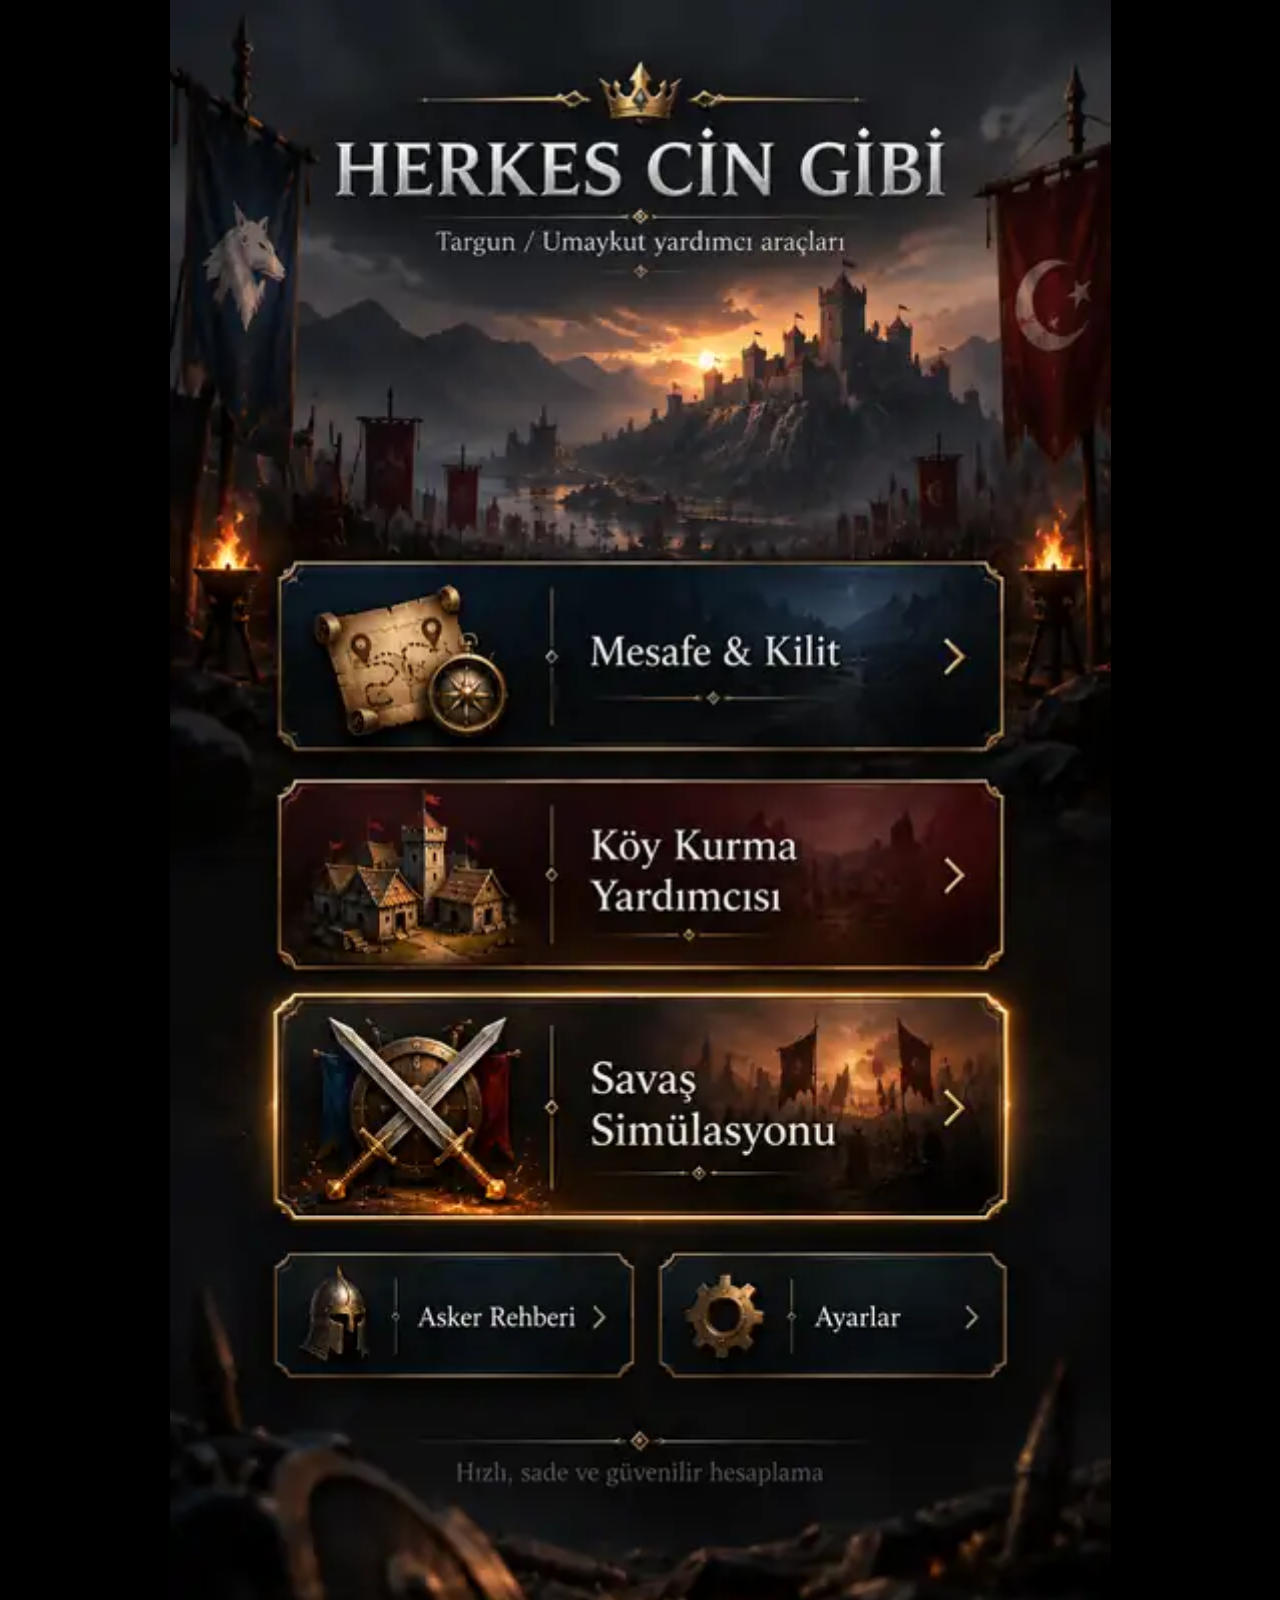
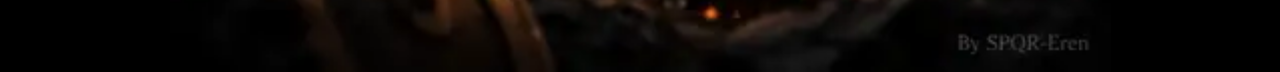
==== index.html @ 85598d63 "chore: rename distance tool to distance and lock" ====
<!doctype html>
<html lang="tr">
<head>
  <meta charset="utf-8">
  <meta name="viewport" content="width=device-width,initial-scale=1,viewport-fit=cover">
  <meta name="theme-color" content="#050607">
  <title>HERKES CİN GİBİ</title>
  <link rel="stylesheet" href="styles.css?v=20261002-lock1">
</head>
<body class="home-body">
  <main class="home-shell" aria-label="HERKES CİN GİBİ ana ekranı">
    <img id="homeArt" class="home-art" alt="HERKES CİN GİBİ ana ekranı">
    <a class="hotspot hotspot-distance" href="distance.html" aria-label="Mesafe ve Kilit Hesabını aç"></a>
    <button class="hotspot hotspot-disabled hotspot-village" disabled aria-label="Köy Kurma Yardımcısı, yakında"></button>
    <a class="hotspot hotspot-simulator" href="simulator.html" aria-label="Savaş Simülatörünü aç"></a>
    <button class="hotspot hotspot-disabled hotspot-guide" disabled aria-label="Asker Rehberi, yakında"></button>
    <button class="hotspot hotspot-disabled hotspot-settings" disabled aria-label="Ayarlar, yakında"></button>
  </main>
  <script>
    fetch("assets/home.b64.txt")
      .then(r => { if (!r.ok) throw new Error("asset"); return r.text(); })
      .then(b64 => { document.getElementById("homeArt").src = "data:image/webp;base64," + b64.trim(); })
      .catch(() => { document.getElementById("homeArt").alt = "Ana ekran görseli yüklenemedi."; });
  </script>
</body>
</html>
---- styles.css ----
:root{--bg:#07090b;--panel:#111419;--line:rgba(214,174,92,.36);--gold:#d4ad63;--text:#ecebea;--muted:#92969b;--blue:#18364c;--red:#4b201e}
*{box-sizing:border-box}html{background:#000}body{margin:0;color:var(--text);font-family:Georgia,"Times New Roman",serif}button,input,select{font:inherit}
.home-body{min-height:100%;background:#000;display:flex;justify-content:center}.home-shell{position:relative;width:min(100%,941px);line-height:0;background:#050607;overflow:hidden}.home-art{display:block;width:100%;height:auto;aspect-ratio:941/1672;object-fit:cover;background:#050607}
.hotspot{position:absolute;display:block;border:0;background:transparent;border-radius:12px;-webkit-tap-highlight-color:transparent}.hotspot-simulator{cursor:pointer}.hotspot-simulator:focus-visible{outline:2px solid #f1d38f;outline-offset:-3px}.hotspot-simulator:active{background:rgba(239,194,101,.08)}.hotspot-disabled{cursor:default}
.hotspot-distance{left:10.8%;top:33.4%;width:76.8%;height:11%}.hotspot-village{left:10.8%;top:45.7%;width:76.8%;height:11.4%}.hotspot-simulator{left:10.7%;top:58.7%;width:77.2%;height:13.1%}.hotspot-guide{left:10.6%;top:74%;width:38.5%;height:7.3%}.hotspot-settings{left:51.2%;top:74%;width:36.9%;height:7.3%}
.sim-body{min-height:100%;background:radial-gradient(circle at 50% 0,rgba(115,80,42,.18),transparent 32rem),linear-gradient(#111418,#090b0d 34rem,#050607)}
.sim-shell{width:min(100%,760px);margin:auto;padding:max(10px,env(safe-area-inset-top)) 8px calc(18px + env(safe-area-inset-bottom))}
.sim-header{display:grid;grid-template-columns:42px 1fr 42px;align-items:center;text-align:center;gap:6px;padding:8px 0 13px}.sim-header h1{margin:0;color:#d4d4d4;font-size:clamp(23px,6vw,38px);font-weight:600;letter-spacing:.045em}.sim-header p{margin:5px 0 0;color:var(--muted);font:12px/1.3 system-ui,sans-serif}.back-link{width:40px;height:40px;border:1px solid rgba(255,255,255,.14);border-radius:50%;display:grid;place-items:center;color:#ddd;text-decoration:none;background:rgba(255,255,255,.035);font:34px/1 system-ui,sans-serif}
.battle-grid{display:grid;grid-template-columns:minmax(0,1fr) minmax(0,1fr);gap:14px;align-items:start}.side{min-width:0;overflow:hidden;border:1px solid var(--line);border-radius:10px;background:rgba(12,14,17,.95)}.attacker{box-shadow:inset 0 3px 0 rgba(59,111,145,.55)}.defender{box-shadow:inset 0 3px 0 rgba(145,72,64,.55)}
.side-head{display:flex;align-items:center;justify-content:space-between;gap:4px;padding:7px 6px;font-size:clamp(11px,3vw,16px);letter-spacing:.025em}.attacker .side-head{background:linear-gradient(rgba(24,55,77,.84),rgba(17,25,32,.25))}.defender .side-head{background:linear-gradient(rgba(73,30,28,.84),rgba(31,19,19,.25))}.side-head select{min-width:0;max-width:55%;padding:5px 3px;color:#eee;background:#0d0f12;border:1px solid rgba(212,173,99,.42);border-radius:6px;font:10px system-ui,sans-serif}
.unit-grid{display:grid;grid-template-columns:repeat(2,minmax(0,1fr));gap:6px 4px;padding:6px 4px}.unit-card{width:86%;min-width:0;justify-self:center;overflow:hidden;border:1px solid rgba(212,173,99,.38);border-radius:6px;background:#111315}.unit-art{display:block;width:100%;background-color:#171512;background-repeat:no-repeat;background-position:center;background-size:cover}.unit-art.sprite-gokturk{background-image:var(--gokturk-sprite);background-size:500% 200%}.unit-art.sprite-selcuk{background-image:url("assets/selcuk-units.jpg");background-size:400% 200%}.unit-art.sprite-hun{background-image:url("assets/hun-units.jpg");background-size:400% 200%}.unit-name{min-height:21px;display:grid;place-items:center;padding:2px 2px;text-align:center;color:#e8e1d5;font:clamp(9px,2.35vw,12px)/1 system-ui,sans-serif}.unit-card input{display:block;width:calc(100% - 6px);height:30px;margin:0 3px 3px;padding:3px 2px;border:1px solid rgba(255,255,255,.15);border-radius:4px;background:#090a0c;color:#fff;text-align:center;font:14px system-ui,sans-serif}.unit-card input:focus,.wall-control select:focus-visible{outline:2px solid rgba(212,173,99,.72);outline-offset:2px}
.wall-control{margin:0 4px 5px;padding:6px 7px;display:flex;align-items:center;justify-content:space-between;gap:8px;border:1px solid rgba(212,173,99,.23);border-radius:6px;background:#0e1012;font:10px system-ui,sans-serif}.wall-control select{min-width:62px;height:34px;padding:0 8px;border:1px solid rgba(212,173,99,.4);border-radius:6px;background:#090a0c;color:#f0d07d;text-align:center;font:700 15px system-ui,sans-serif}
.simulate-panel{text-align:center;padding:10px 0 7px}.simulate-button{min-height:46px;min-width:min(78%,340px);border:1px solid #d0a95c;border-radius:8px;color:#181209;background:linear-gradient(#e8c872,#b88731);box-shadow:inset 0 1px rgba(255,255,255,.35);font-size:18px;font-weight:800;letter-spacing:.03em}.simulate-button:active{transform:translateY(1px);filter:brightness(.94)}.validation{min-height:17px;margin:6px 0 0;color:#e5a28f;font:12px system-ui,sans-serif}
.results{border:1px solid var(--line);border-radius:10px;overflow:hidden;background:rgba(10,12,14,.94);scroll-margin-top:10px}.results h2{margin:0;padding:10px;text-align:center;color:#ddd;border-bottom:1px solid rgba(212,173,99,.23);font-size:20px;letter-spacing:.04em}.winner{padding:13px 8px;text-align:center;color:#ddc783;font-size:18px;font-weight:700}.result-sides{display:grid;grid-template-columns:minmax(0,1fr) minmax(0,1fr);gap:6px;padding:0 6px 7px}.result-panel{min-width:0;overflow:hidden;border:1px solid rgba(255,255,255,.09);border-radius:7px}.result-panel h3{margin:0;padding:7px;text-align:center;font-size:13px}.result-attacker h3{background:#163148}.result-defender h3{background:#461d1b}.result-row{display:grid;grid-template-columns:1.45fr repeat(3,.8fr);gap:2px;padding:6px 3px;border-top:1px solid rgba(255,255,255,.06);font:10px/1.1 system-ui,sans-serif}.result-row span:not(:first-child){text-align:right}.result-row.header{color:#8e9297;font-size:8px;text-transform:uppercase}.result-row.empty{display:block;text-align:center;color:#7f8286;padding:14px 4px}
footer{text-align:right;color:#55585d;padding:16px 4px 2px;font-size:11px}
@media(min-width:650px){.sim-shell{padding-left:16px;padding-right:16px}.battle-grid{gap:18px}.unit-grid{gap:8px 6px;padding:8px 6px}.unit-card{width:88%}.unit-name{font-size:12px}.result-row{font-size:11px;padding:7px 5px}.result-row.header{font-size:9px}}

.report-wrap{display:grid;grid-template-columns:1fr;gap:8px;padding:0 6px 8px}
.battle-report{overflow:hidden;border:1px solid rgba(212,173,99,.34);border-radius:10px;background:#080a0c}
.report-head{padding:6px 8px;border-bottom:1px solid rgba(212,173,99,.22)}
.attacker-report .report-head{background:linear-gradient(180deg,#5a421c,#30230f)}
.defender-report .report-head{background:linear-gradient(180deg,#19486f,#102b42)}
.report-side-title{color:#f0d077;font-size:12px;font-weight:700;letter-spacing:.035em}
.report-units{display:grid;grid-template-columns:repeat(4,minmax(0,1fr));gap:5px;padding:6px}
.report-card{min-width:0;padding:4px;border:1px solid rgba(255,255,255,.08);border-radius:6px;background:#050607;text-align:center}
.report-art{width:72%;margin:0 auto;background-color:#171512;background-repeat:no-repeat;background-position:center}
.report-name{margin-top:3px;color:#d7d7d7;font:9px/1.1 system-ui,sans-serif;white-space:nowrap;overflow:hidden;text-overflow:ellipsis}
.report-line{margin-top:2px;color:#d7d7d7;font:8px/1.15 system-ui,sans-serif;white-space:nowrap}
.report-line strong{color:#fff;font-weight:700}
.report-line.dead{color:#ef7474}
.report-line.dead strong{color:#ef7474}
.report-empty{grid-column:1/-1;padding:10px 6px;color:#7f8286;text-align:center;font:10px system-ui,sans-serif}
@media(max-width:520px){.report-units{grid-template-columns:repeat(3,minmax(0,1fr));gap:4px;padding:5px}.report-side-title{font-size:11px}.report-art{width:70%}.report-name{font-size:8px}.report-line{font-size:7.5px}}
@media(min-width:650px){.report-units{grid-template-columns:repeat(5,minmax(0,1fr));gap:6px;padding:7px}.report-art{width:68%}.report-name{font-size:10px}.report-line{font-size:9px}}

.hotspot-distance{cursor:pointer}.hotspot-distance:focus-visible{outline:2px solid #f1d38f;outline-offset:-3px}.hotspot-distance:active{background:rgba(239,194,101,.08)}
.distance-body{min-height:100%;background:radial-gradient(circle at 50% 0,rgba(115,80,42,.16),transparent 30rem),linear-gradient(#111418,#090b0d 32rem,#050607)}
.distance-shell{width:min(100%,620px);margin:auto;padding:max(10px,env(safe-area-inset-top)) 12px calc(18px + env(safe-area-inset-bottom))}
.distance-card,.distance-result{border:1px solid var(--line);border-radius:12px;background:rgba(10,12,14,.95);overflow:hidden}
.distance-card{padding:12px}.coord-block h2{margin:0 0 7px;color:#d9c17e;font-size:13px;letter-spacing:.05em}.coord-grid{display:grid;grid-template-columns:1fr 1fr;gap:8px}.coord-grid label,.travel-field{display:grid;gap:5px;color:#9da1a6;font:11px system-ui,sans-serif}.coord-grid input,.travel-field select{width:100%;height:42px;border:1px solid rgba(212,173,99,.35);border-radius:7px;background:#090a0c;color:#fff;padding:0 10px;font:16px system-ui,sans-serif}.coord-arrow{text-align:center;color:#7f6840;font-size:22px;padding:5px 0}.travel-options{display:grid;grid-template-columns:1fr 1fr;gap:8px;margin-top:12px}.diamond-option{margin-top:12px;display:flex;align-items:center;gap:10px;padding:10px;border:1px solid rgba(212,173,99,.28);border-radius:8px;background:#0e1012;font-family:system-ui,sans-serif}.diamond-option input{width:20px;height:20px;accent-color:#d4ad63}.diamond-box{font-size:22px}.diamond-option strong{display:block;font-size:13px}.diamond-option small{display:block;color:#85898e;font-size:10px;margin-top:2px}.distance-button{display:block;margin:14px auto 0}.distance-result{margin-top:12px}.distance-result-head{padding:9px 12px;border-bottom:1px solid rgba(212,173,99,.22);color:#d9c17e;font-size:13px;font-weight:700;letter-spacing:.05em}.distance-main-result{padding:15px;text-align:center}.distance-main-result span{display:block;color:#85898e;font:11px system-ui,sans-serif}.distance-main-result strong{display:block;margin-top:4px;color:#f0d07d;font-size:32px;letter-spacing:.04em}.distance-result-grid{display:grid;grid-template-columns:1fr 1fr;gap:1px;background:rgba(255,255,255,.06);border-top:1px solid rgba(255,255,255,.05)}.distance-result-grid>div{background:#0a0c0e;padding:10px}.distance-result-grid span{display:block;color:#7f8388;font:10px system-ui,sans-serif}.distance-result-grid strong{display:block;margin-top:3px;color:#e5e5e5;font:14px system-ui,sans-serif}.distance-note{margin:0;padding:9px 12px;color:#686c71;font:9px/1.35 system-ui,sans-serif;text-align:center}

.live-clock-panel{display:flex;align-items:center;justify-content:space-between;margin-bottom:9px;padding:8px 11px;border:1px solid rgba(212,173,99,.22);border-radius:8px;background:#0b0d0f}.live-clock-panel span{color:#85898e;font:10px system-ui,sans-serif;letter-spacing:.06em}.live-clock-panel strong{color:#f0d07d;font:700 17px system-ui,sans-serif;letter-spacing:.04em}
.distance-tabs{display:grid;grid-template-columns:1fr 1fr;gap:7px;margin-bottom:9px}.distance-tab{height:40px;border:1px solid rgba(212,173,99,.28);border-radius:8px;background:#0b0d0f;color:#898d92;font:700 12px system-ui,sans-serif}.distance-tab.active{border-color:rgba(212,173,99,.62);background:linear-gradient(#3a2c14,#21190d);color:#f0d07d}
.distance-mode-panel[hidden]{display:none}.field-hint{margin:6px 1px 0;color:#6f7378;font:9px/1.3 system-ui,sans-serif}.lock-explainer{margin-bottom:12px;padding:9px 10px;border-left:3px solid #d4ad63;background:#0d0f11;color:#a9adb1;font:10px/1.45 system-ui,sans-serif}
.lock-time-block{margin-top:12px;padding:10px;border:1px solid rgba(212,173,99,.23);border-radius:8px;background:#0e1012}.lock-time-block>span{display:block;margin-bottom:7px;color:#9da1a6;font:10px system-ui,sans-serif}.lock-time-grid{display:grid;grid-template-columns:1.15fr .85fr;gap:7px}.lock-time-grid input{min-width:0;height:42px;border:1px solid rgba(212,173,99,.35);border-radius:7px;background:#090a0c;color:#fff;padding:0 8px;font:14px system-ui,sans-serif}.mini-button{display:block;margin:8px 0 0 auto;min-height:32px;padding:0 10px;border:1px solid rgba(212,173,99,.32);border-radius:6px;background:#17191c;color:#d7c07b;font:10px system-ui,sans-serif}
.lock-main-result small{display:block;margin-top:5px;color:#8d9196;font:11px system-ui,sans-serif}.wide-result{grid-column:1/-1}.distance-result-grid .wide-result strong{font-size:13px}
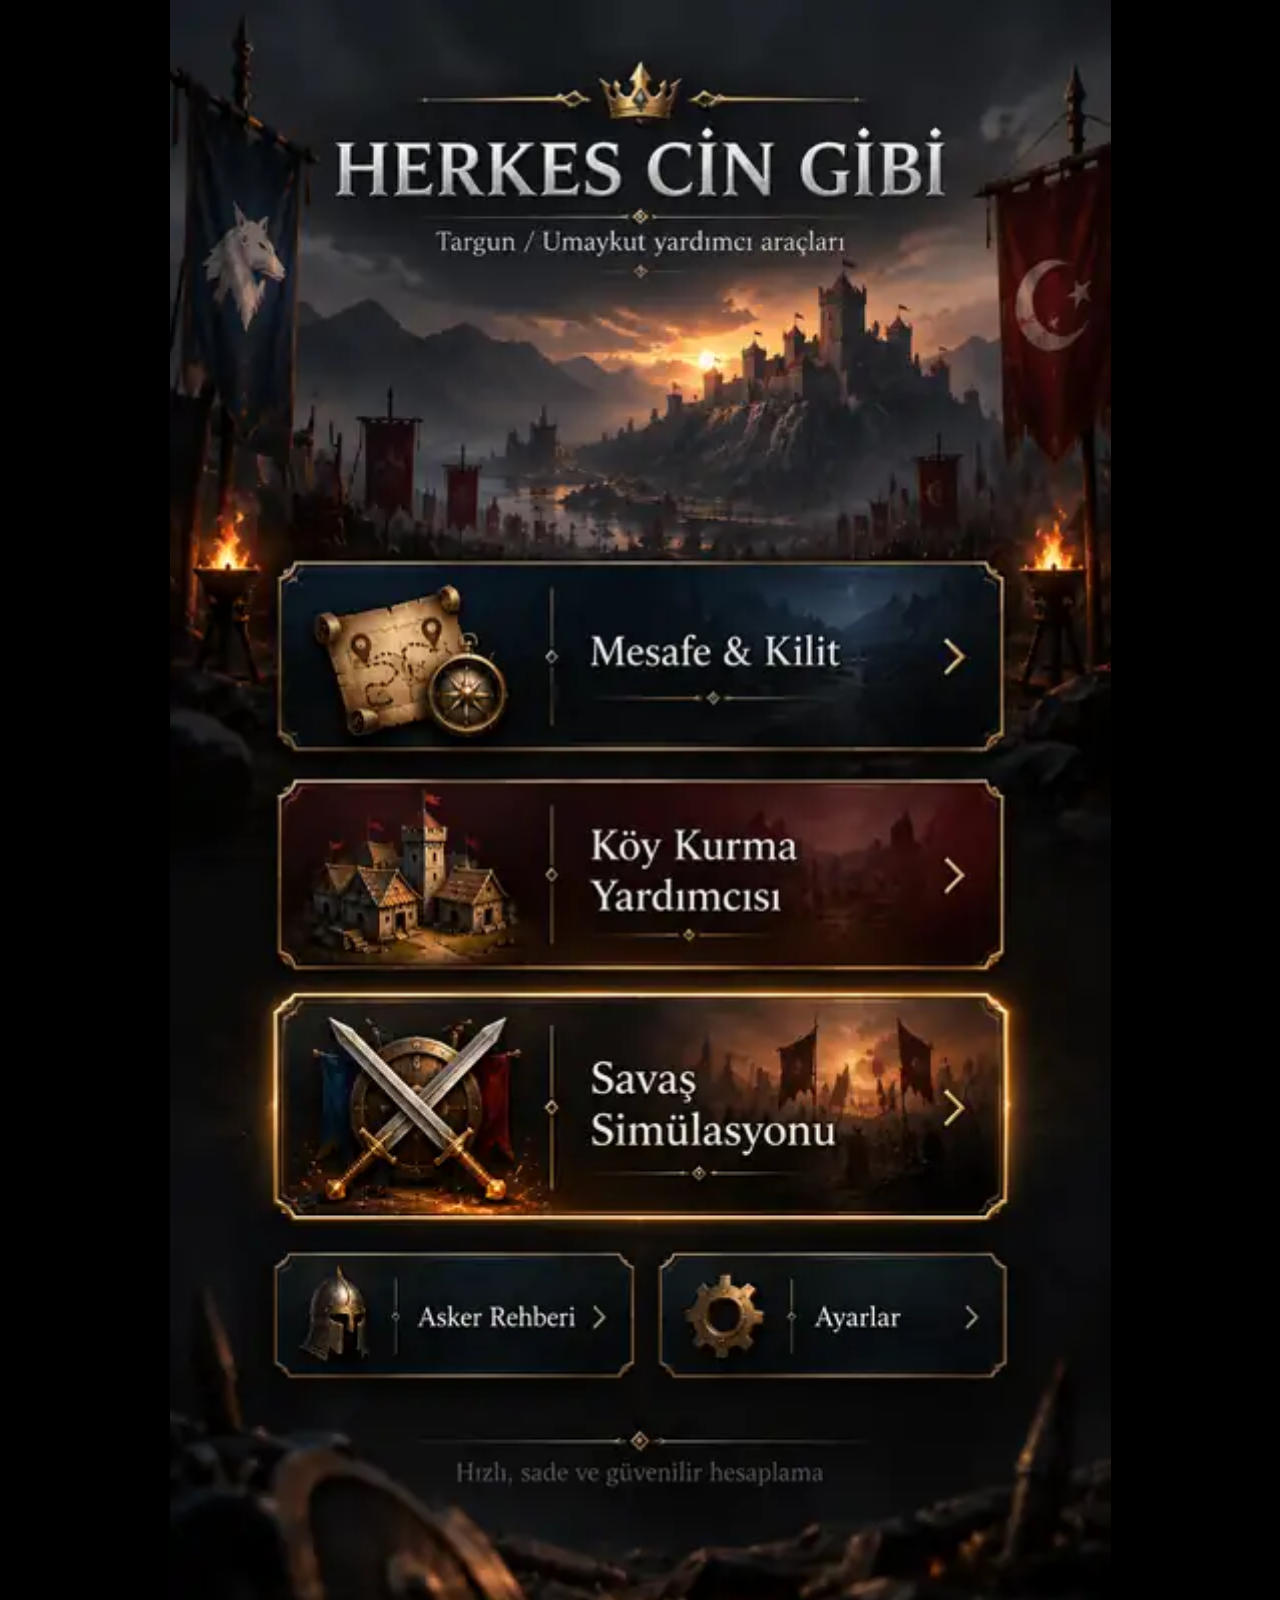
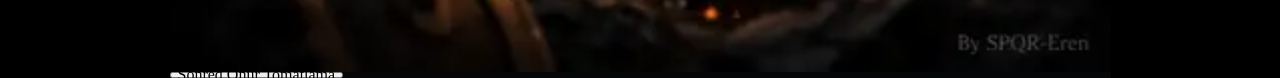
==== commit 46ab0650: "feat: add Sonred Onur Tomatlama home button" ====
--- a/index.html
+++ b/index.html
@@ -5,7 +5,7 @@
   <meta name="viewport" content="width=device-width,initial-scale=1,viewport-fit=cover">
   <meta name="theme-color" content="#050607">
   <title>HERKES CİN GİBİ</title>
-  <link rel="stylesheet" href="styles.css?v=20261002-lock1">
+  <link rel="stylesheet" href="styles.css?v=20261003-sonred1">
 </head>
 <body class="home-body">
   <main class="home-shell" aria-label="HERKES CİN GİBİ ana ekranı">
@@ -15,12 +15,24 @@
     <a class="hotspot hotspot-simulator" href="simulator.html" aria-label="Savaş Simülatörünü aç"></a>
     <button class="hotspot hotspot-disabled hotspot-guide" disabled aria-label="Asker Rehberi, yakında"></button>
     <button class="hotspot hotspot-disabled hotspot-settings" disabled aria-label="Ayarlar, yakında"></button>
+    <button class="home-extra-button" type="button" id="sonredButton">Sonred Onur Tomatlama</button>
+    <div class="home-toast" id="homeToast" role="status" aria-live="polite"></div>
   </main>
   <script>
     fetch("assets/home.b64.txt")
       .then(r => { if (!r.ok) throw new Error("asset"); return r.text(); })
       .then(b64 => { document.getElementById("homeArt").src = "data:image/webp;base64," + b64.trim(); })
       .catch(() => { document.getElementById("homeArt").alt = "Ana ekran görseli yüklenemedi."; });
+
+    const sonredButton = document.getElementById("sonredButton");
+    const homeToast = document.getElementById("homeToast");
+    let toastTimer;
+    sonredButton.addEventListener("click", () => {
+      homeToast.textContent = "Yakında";
+      homeToast.classList.add("show");
+      clearTimeout(toastTimer);
+      toastTimer = setTimeout(() => homeToast.classList.remove("show"), 1200);
+    });
   </script>
 </body>
 </html>
--- a/styles.css
+++ b/styles.css
@@ -44,3 +44,186 @@
 .distance-mode-panel[hidden]{display:none}.field-hint{margin:6px 1px 0;color:#6f7378;font:9px/1.3 system-ui,sans-serif}.lock-explainer{margin-bottom:12px;padding:9px 10px;border-left:3px solid #d4ad63;background:#0d0f11;color:#a9adb1;font:10px/1.45 system-ui,sans-serif}
 .lock-time-block{margin-top:12px;padding:10px;border:1px solid rgba(212,173,99,.23);border-radius:8px;background:#0e1012}.lock-time-block>span{display:block;margin-bottom:7px;color:#9da1a6;font:10px system-ui,sans-serif}.lock-time-grid{display:grid;grid-template-columns:1.15fr .85fr;gap:7px}.lock-time-grid input{min-width:0;height:42px;border:1px solid rgba(212,173,99,.35);border-radius:7px;background:#090a0c;color:#fff;padding:0 8px;font:14px system-ui,sans-serif}.mini-button{display:block;margin:8px 0 0 auto;min-height:32px;padding:0 10px;border:1px solid rgba(212,173,99,.32);border-radius:6px;background:#17191c;color:#d7c07b;font:10px system-ui,sans-serif}
 .lock-main-result small{display:block;margin-top:5px;color:#8d9196;font:11px system-ui,sans-serif}.wide-result{grid-column:1/-1}.distance-result-grid .wide-result strong{font-size:13px}
+
+.scan-import{display:flex;align-items:center;gap:5px;padding:5px 5px 1px}.scan-button{flex:0 0 auto;min-height:30px;padding:0 7px;display:flex;align-items:center;justify-content:center;border:1px solid rgba(212,173,99,.35);border-radius:6px;background:#0d0f11;color:#dcc37d;cursor:pointer;font:9px system-ui,sans-serif}.scan-button:active{background:#171a1d}.scan-status{min-width:0;overflow:hidden;text-overflow:ellipsis;white-space:nowrap;color:#6f7479;font:8px system-ui,sans-serif}.scan-status.success{color:#72bd7b}.scan-status.error{color:#d37a70}
+@media(max-width:520px){.scan-import{display:block;padding:4px 4px 1px}.scan-button{width:100%;min-height:28px;font-size:8.5px}.scan-status{display:block;margin-top:3px;text-align:center;font-size:7.5px}}
+
+.troop-nation-switch{display:flex;align-items:center;justify-content:space-between;gap:6px;margin:4px 5px 1px;padding:5px 6px;border:1px solid rgba(212,173,99,.2);border-radius:6px;background:#0c0e10;color:#8f9499;font:9px system-ui,sans-serif}.troop-nation-switch select{min-width:94px;height:29px;border:1px solid rgba(212,173,99,.36);border-radius:5px;background:#090a0c;color:#e7dfd0;padding:0 5px;font:9px system-ui,sans-serif}
+.mix-summary{padding:3px 6px 0;color:#706f6b;font:8px/1.25 system-ui,sans-serif;text-align:center}
+.power-summary{padding:0 8px 5px;color:#a9adb1;text-align:center;font:10px/1.3 system-ui,sans-serif}.confidence-note{padding:0 8px 8px;color:#666b70;text-align:center;font:8px/1.35 system-ui,sans-serif}
+
+
+/* === Savaş Simülatörü / kompakt savaş konsepti === */
+.sim-body{
+  background:
+    radial-gradient(circle at 50% -8%,rgba(173,117,44,.20),transparent 28rem),
+    linear-gradient(rgba(3,5,7,.78),rgba(3,5,7,.94)),
+    linear-gradient(180deg,#17120d 0,#090b0d 30rem,#040506 100%);
+}
+.sim-shell{
+  width:min(100%,940px);
+  padding:max(10px,env(safe-area-inset-top)) 10px calc(18px + env(safe-area-inset-bottom));
+}
+.sim-header{padding:10px 0 14px}
+.sim-header h1{
+  color:#ead9b7;
+  text-shadow:0 1px 0 #5f421a,0 0 18px rgba(207,155,73,.18);
+  font-size:clamp(25px,6.4vw,42px);
+  letter-spacing:.055em;
+}
+.sim-header p{color:#a7a7a5;font-size:12px}
+.back-link{
+  border-color:rgba(219,170,82,.38);
+  color:#e8d7b6;
+  background:linear-gradient(#141619,#0b0d0f);
+  box-shadow:inset 0 0 0 1px rgba(255,255,255,.025);
+}
+
+.battle-grid{gap:10px}
+.side{
+  border:1px solid rgba(211,157,66,.62);
+  border-radius:14px;
+  background:linear-gradient(180deg,rgba(15,17,19,.98),rgba(7,9,11,.99));
+  box-shadow:
+    inset 0 0 0 1px rgba(255,255,255,.025),
+    0 0 0 1px rgba(0,0,0,.35);
+}
+.attacker{box-shadow:inset 0 4px 0 rgba(36,126,180,.78),0 0 0 1px rgba(0,0,0,.35)}
+.defender{box-shadow:inset 0 4px 0 rgba(162,53,42,.82),0 0 0 1px rgba(0,0,0,.35)}
+.side-head{
+  min-height:48px;
+  padding:8px 8px 7px;
+  border-bottom:1px solid rgba(211,157,66,.28);
+  font-size:clamp(12px,3.2vw,18px);
+}
+.side-head strong{color:#f1e4ce;letter-spacing:.06em}
+.attacker .side-head{background:linear-gradient(180deg,rgba(8,57,86,.92),rgba(8,29,43,.48))}
+.defender .side-head{background:linear-gradient(180deg,rgba(104,26,22,.92),rgba(50,15,14,.50))}
+.side-head select{
+  max-width:52%;
+  height:35px;
+  padding:0 7px;
+  border-color:rgba(211,157,66,.58);
+  background:#0a0c0e;
+  color:#f3eadb;
+  border-radius:8px;
+  font-size:10px;
+}
+
+.scan-import{
+  display:block;
+  padding:7px 7px 3px;
+}
+.scan-button{
+  width:100%;
+  min-height:36px;
+  border-color:rgba(211,157,66,.48);
+  border-radius:8px;
+  background:linear-gradient(#111416,#090b0d);
+  color:#e5c87d;
+  font-size:9px;
+  letter-spacing:.02em;
+}
+.scan-status{
+  display:block;
+  margin-top:4px;
+  text-align:center;
+  font-size:7.5px;
+  color:#73777c;
+}
+
+.troop-nation-switch{
+  margin:5px 7px 2px;
+  padding:6px 7px;
+  border-color:rgba(211,157,66,.28);
+  border-radius:8px;
+  background:#0a0c0e;
+  font-size:8px;
+}
+.troop-nation-switch select{
+  height:31px;
+  min-width:88px;
+  border-color:rgba(211,157,66,.46);
+  color:#efe5d4;
+  border-radius:7px;
+}
+.mix-summary{padding:4px 7px 1px;font-size:7px;color:#666a6f}
+
+/* 3 kart yan yana: sayfa boyunu ciddi biçimde kısaltır */
+.sim-body .unit-grid{
+  grid-template-columns:repeat(3,minmax(0,1fr));
+  gap:5px;
+  padding:7px;
+}
+.sim-body .unit-card{
+  width:100%;
+  border-color:rgba(211,157,66,.55);
+  border-radius:8px;
+  background:#07090b;
+  overflow:hidden;
+  box-shadow:inset 0 0 0 1px rgba(255,255,255,.02);
+}
+.sim-body .unit-art{
+  width:100%;
+  background-size:cover;
+  background-position:center;
+}
+.sim-body .unit-name{
+  min-height:20px;
+  padding:3px 2px;
+  background:#0a0c0e;
+  color:#eee6d8;
+  font:clamp(7px,1.85vw,10px)/1.05 system-ui,sans-serif;
+}
+.sim-body .unit-card input{
+  width:calc(100% - 6px);
+  height:32px;
+  margin:0 3px 4px;
+  padding:2px;
+  border-color:rgba(255,255,255,.16);
+  border-radius:6px;
+  background:#07090b;
+  font:clamp(12px,3vw,16px)/1 system-ui,sans-serif;
+}
+
+.wall-control{
+  margin:5px 7px 7px;
+  padding:6px 7px;
+  border-color:rgba(211,157,66,.28);
+  border-radius:8px;
+}
+.wall-control select{height:34px;border-color:rgba(211,157,66,.52)}
+
+.simulate-panel{padding:13px 0 9px}
+.simulate-button{
+  min-width:min(72%,390px);
+  min-height:50px;
+  border-color:#c79542;
+  border-radius:10px;
+  color:#201407;
+  background:linear-gradient(180deg,#efd17b,#ba8128);
+  box-shadow:inset 0 1px rgba(255,255,255,.42),0 0 0 1px rgba(75,47,16,.65);
+  font-size:17px;
+  letter-spacing:.055em;
+}
+
+.results{
+  border-color:rgba(211,157,66,.5);
+  background:linear-gradient(#0b0d0f,#060708);
+  border-radius:12px;
+}
+.results h2{color:#e6d8bc;border-bottom-color:rgba(211,157,66,.28)}
+.winner{color:#e2c774}
+
+@media(max-width:340px){
+  .battle-grid{gap:6px}
+  .sim-body .unit-grid{grid-template-columns:repeat(2,minmax(0,1fr));gap:4px;padding:5px}
+  .side-head{padding-left:5px;padding-right:5px}
+  .side-head select{font-size:9px}
+}
+@media(min-width:720px){
+  .battle-grid{gap:16px}
+  .sim-body .unit-grid{grid-template-columns:repeat(4,minmax(0,1fr));gap:7px;padding:8px}
+  .sim-body .unit-name{font-size:10px}
+  .sim-body .unit-card input{height:34px;font-size:15px}
+}
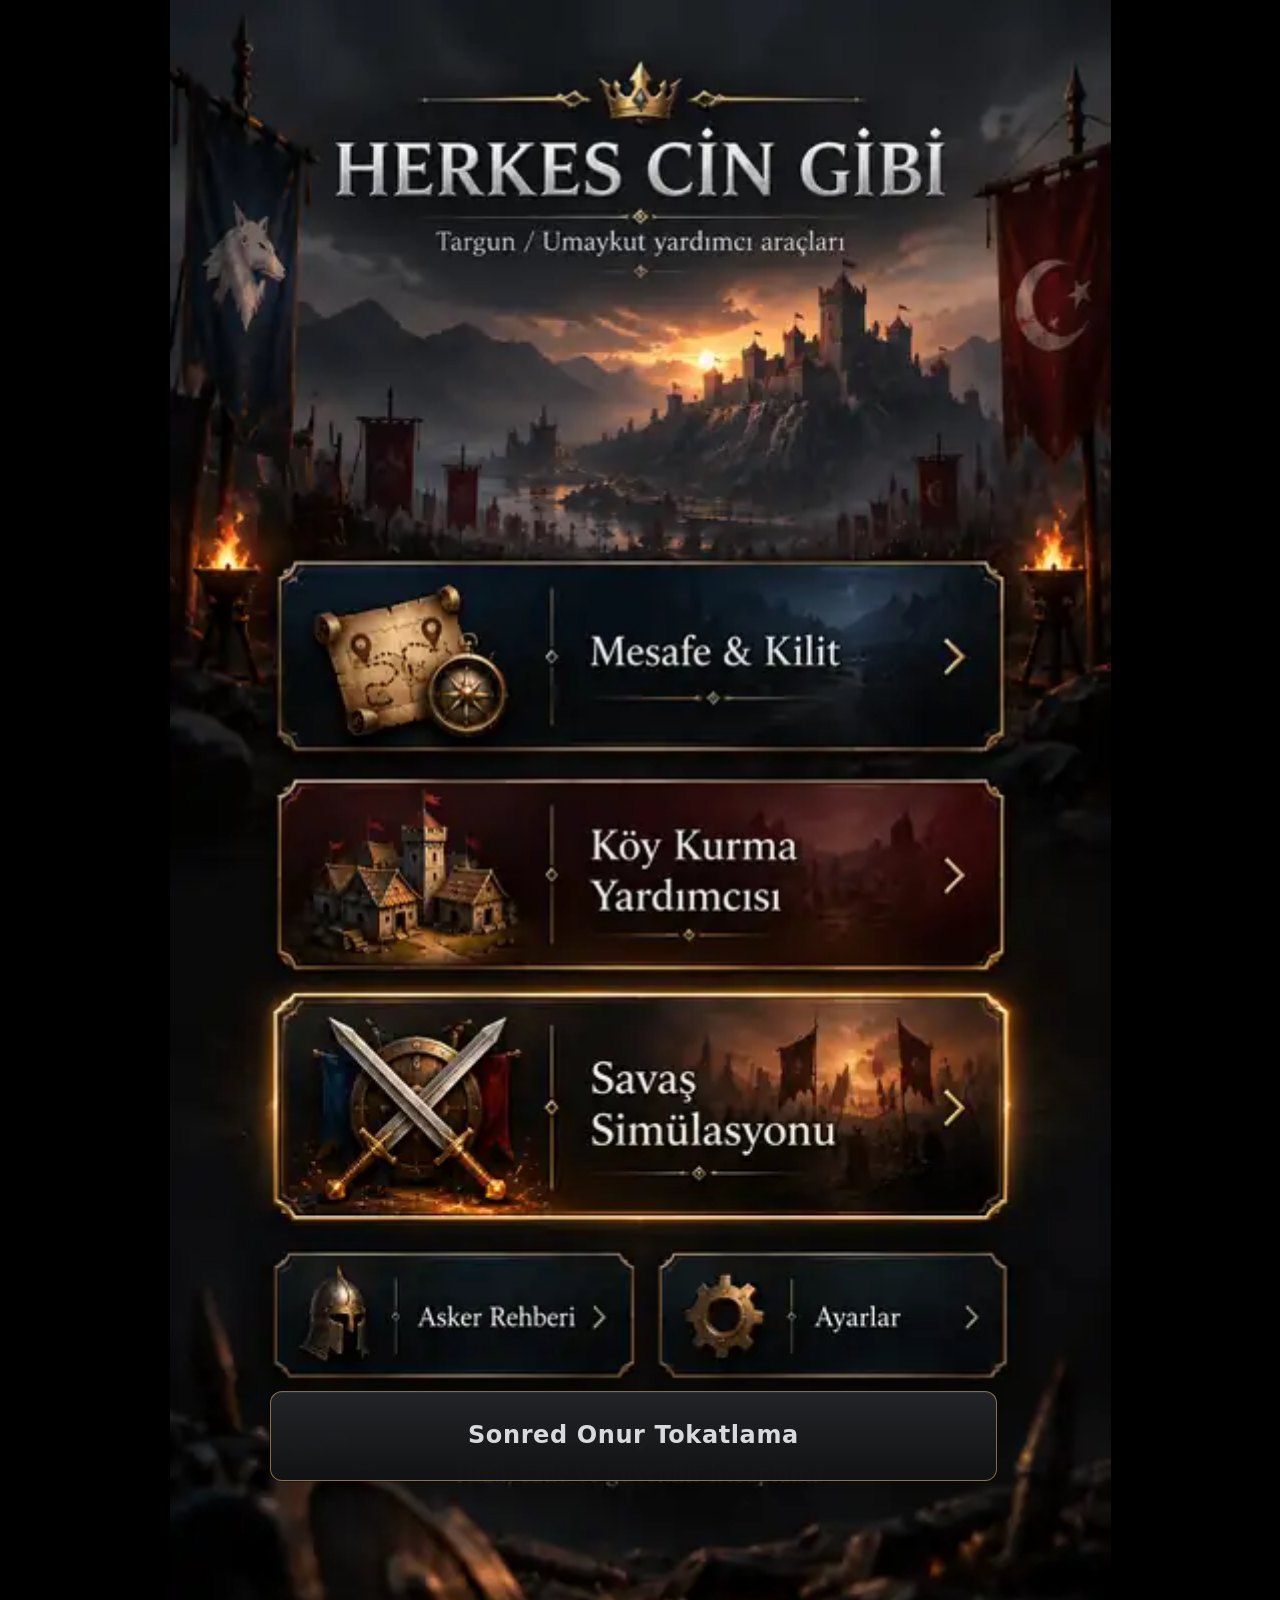
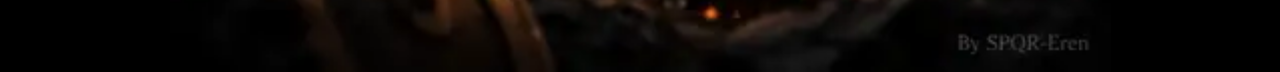
==== commit a84f2ccb: "fix: correct Sonred Onur Tokatlama button label" ====
--- a/index.html
+++ b/index.html
@@ -15,7 +15,7 @@
     <a class="hotspot hotspot-simulator" href="simulator.html" aria-label="Savaş Simülatörünü aç"></a>
     <button class="hotspot hotspot-disabled hotspot-guide" disabled aria-label="Asker Rehberi, yakında"></button>
     <button class="hotspot hotspot-disabled hotspot-settings" disabled aria-label="Ayarlar, yakında"></button>
-    <button class="home-extra-button" type="button" id="sonredButton">Sonred Onur Tomatlama</button>
+    <button class="home-extra-button" type="button" id="sonredButton">Sonred Onur Tokatlama</button>
     <div class="home-toast" id="homeToast" role="status" aria-live="polite"></div>
   </main>
   <script>
--- a/styles.css
+++ b/styles.css
@@ -227,3 +227,47 @@
   .sim-body .unit-name{font-size:10px}
   .sim-body .unit-card input{height:34px;font-size:15px}
 }
+
+.home-extra-button{
+  position:absolute;
+  left:10.7%;
+  top:83.2%;
+  width:77.2%;
+  min-height:5.4%;
+  border:1px solid rgba(212,173,99,.58);
+  border-radius:12px;
+  background:linear-gradient(180deg,rgba(35,37,40,.96),rgba(16,18,20,.98));
+  color:#d7d9dc;
+  box-shadow:inset 0 1px 0 rgba(255,255,255,.06),0 0 0 1px rgba(0,0,0,.34);
+  font:600 clamp(14px,3.3vw,24px)/1.15 system-ui,sans-serif;
+  letter-spacing:.025em;
+  -webkit-tap-highlight-color:transparent;
+}
+.home-extra-button:active{
+  transform:translateY(1px);
+  border-color:rgba(235,194,106,.78);
+  color:#f0d58f;
+  background:linear-gradient(180deg,rgba(46,40,29,.98),rgba(20,18,15,.99));
+}
+.home-extra-button:focus-visible{
+  outline:2px solid #f1d38f;
+  outline-offset:2px;
+}
+.home-toast{
+  position:absolute;
+  left:50%;
+  top:89.4%;
+  transform:translate(-50%,8px);
+  min-width:88px;
+  padding:6px 10px;
+  border:1px solid rgba(212,173,99,.45);
+  border-radius:999px;
+  background:rgba(7,9,11,.94);
+  color:#d8c382;
+  text-align:center;
+  opacity:0;
+  pointer-events:none;
+  transition:opacity .16s ease,transform .16s ease;
+  font:11px system-ui,sans-serif;
+}
+.home-toast.show{opacity:1;transform:translate(-50%,0)}
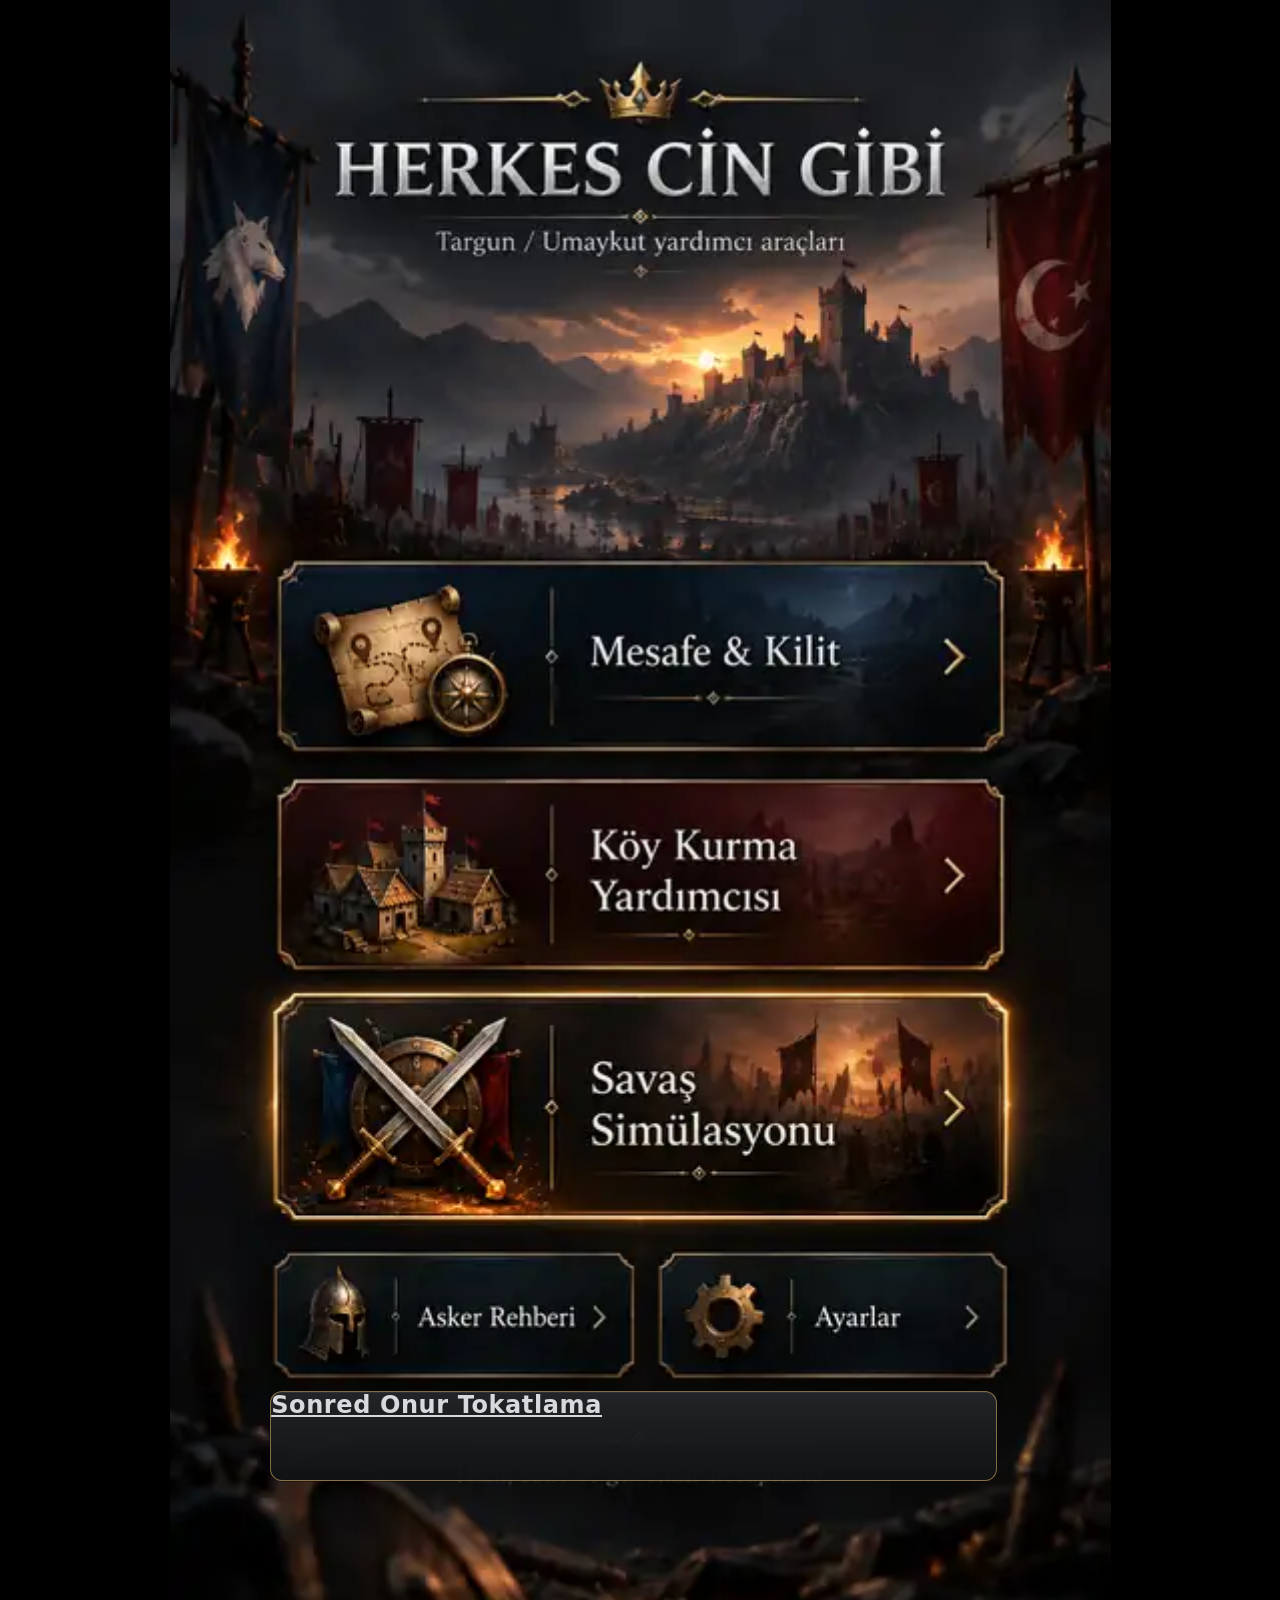
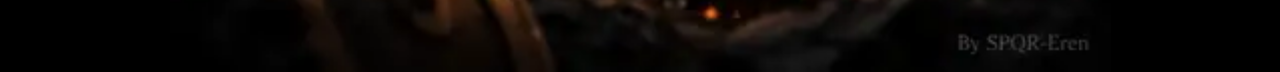
==== commit 29fc2602: "feat: link Sonred Onur Tokatlama game" ====
--- a/index.html
+++ b/index.html
@@ -5,7 +5,7 @@
   <meta name="viewport" content="width=device-width,initial-scale=1,viewport-fit=cover">
   <meta name="theme-color" content="#050607">
   <title>HERKES CİN GİBİ</title>
-  <link rel="stylesheet" href="styles.css?v=20261003-sonred1">
+  <link rel="stylesheet" href="styles.css?v=20261003-tokat1">
 </head>
 <body class="home-body">
   <main class="home-shell" aria-label="HERKES CİN GİBİ ana ekranı">
@@ -15,24 +15,13 @@
     <a class="hotspot hotspot-simulator" href="simulator.html" aria-label="Savaş Simülatörünü aç"></a>
     <button class="hotspot hotspot-disabled hotspot-guide" disabled aria-label="Asker Rehberi, yakında"></button>
     <button class="hotspot hotspot-disabled hotspot-settings" disabled aria-label="Ayarlar, yakında"></button>
-    <button class="home-extra-button" type="button" id="sonredButton">Sonred Onur Tokatlama</button>
-    <div class="home-toast" id="homeToast" role="status" aria-live="polite"></div>
+    <a class="home-extra-button" href="tokatlama.html" id="sonredButton">Sonred Onur Tokatlama</a>
   </main>
   <script>
     fetch("assets/home.b64.txt")
       .then(r => { if (!r.ok) throw new Error("asset"); return r.text(); })
       .then(b64 => { document.getElementById("homeArt").src = "data:image/webp;base64," + b64.trim(); })
       .catch(() => { document.getElementById("homeArt").alt = "Ana ekran görseli yüklenemedi."; });
-
-    const sonredButton = document.getElementById("sonredButton");
-    const homeToast = document.getElementById("homeToast");
-    let toastTimer;
-    sonredButton.addEventListener("click", () => {
-      homeToast.textContent = "Yakında";
-      homeToast.classList.add("show");
-      clearTimeout(toastTimer);
-      toastTimer = setTimeout(() => homeToast.classList.remove("show"), 1200);
-    });
   </script>
 </body>
 </html>
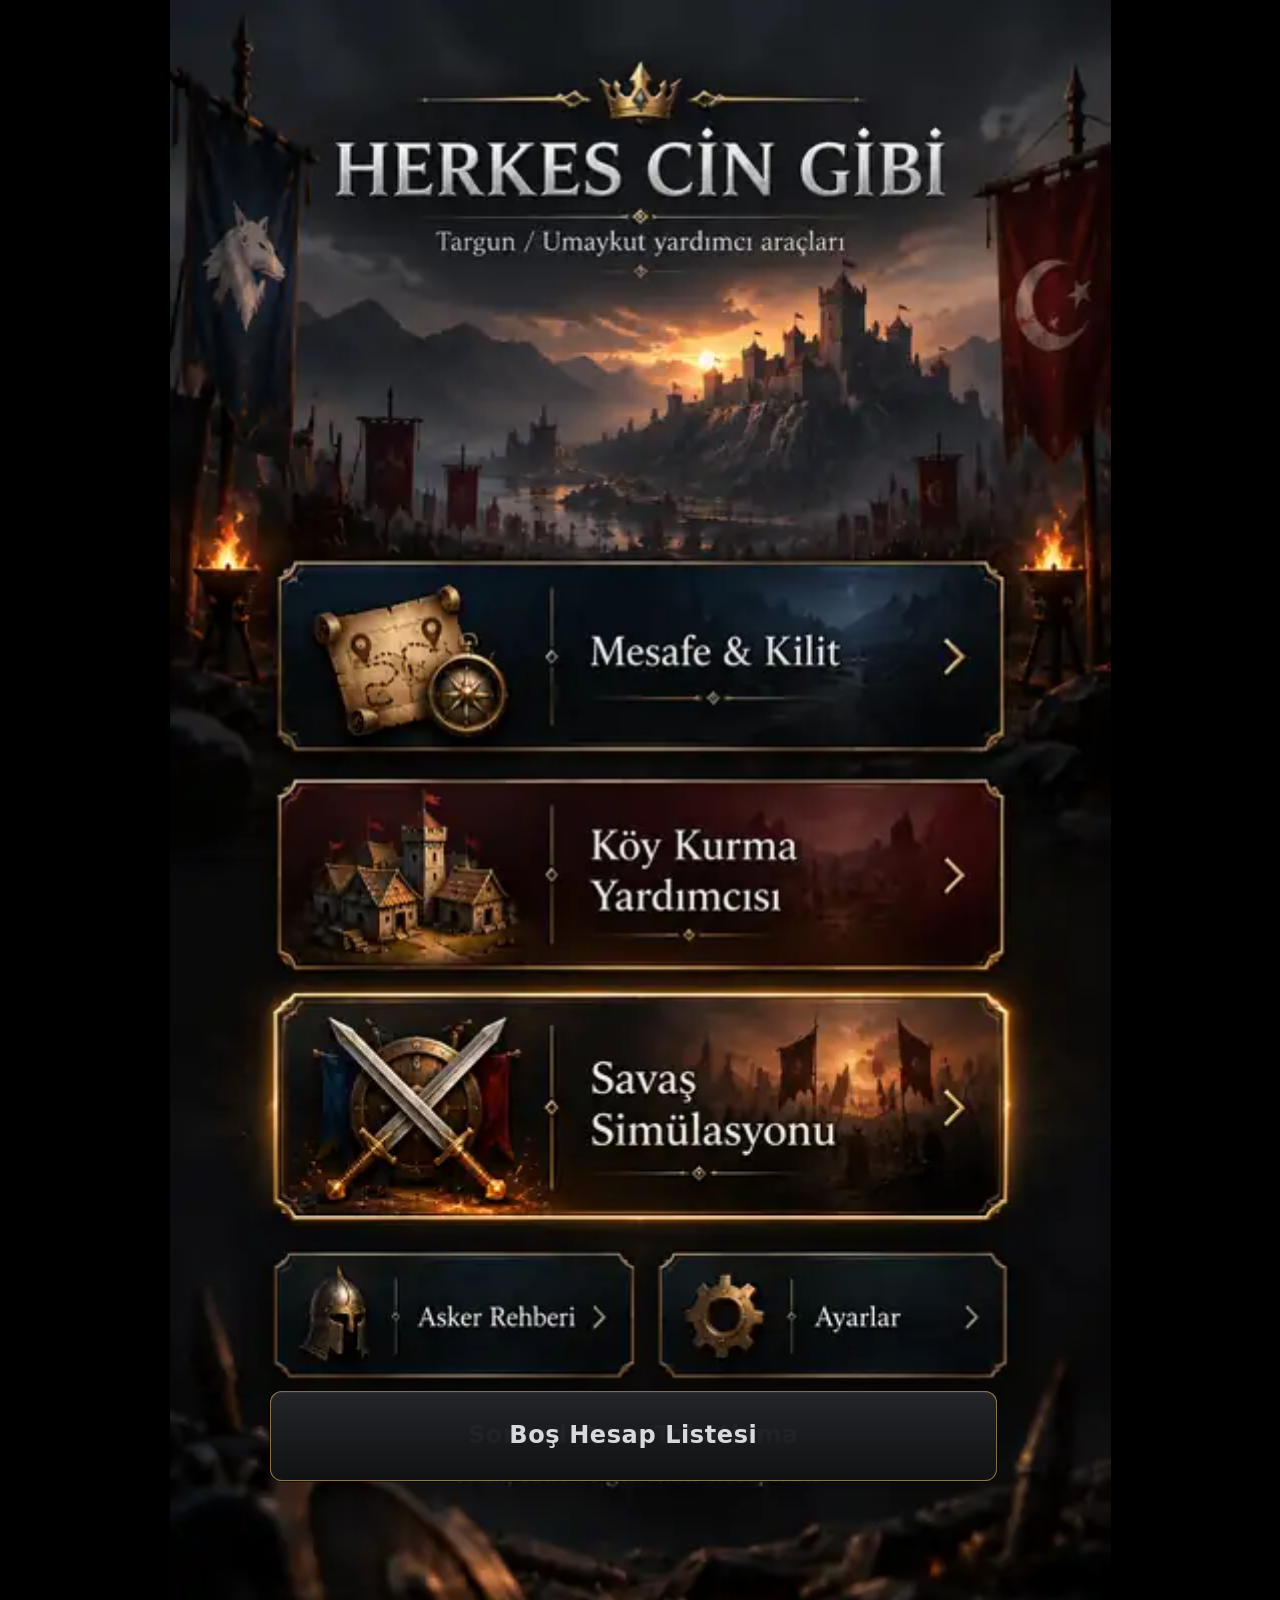
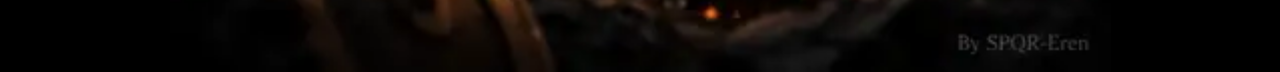
==== commit 14451d7a: "feat: add empty account list and redirect battle simulator to Targun" ====
--- a/index.html
+++ b/index.html
@@ -5,17 +5,18 @@
   <meta name="viewport" content="width=device-width,initial-scale=1,viewport-fit=cover">
   <meta name="theme-color" content="#050607">
   <title>HERKES CİN GİBİ</title>
-  <link rel="stylesheet" href="styles.css?v=20261003-tokat1">
+  <link rel="stylesheet" href="styles.css?v=20261012-empty1">
 </head>
 <body class="home-body">
   <main class="home-shell" aria-label="HERKES CİN GİBİ ana ekranı">
     <img id="homeArt" class="home-art" alt="HERKES CİN GİBİ ana ekranı">
     <a class="hotspot hotspot-distance" href="distance.html" aria-label="Mesafe ve Kilit Hesabını aç"></a>
     <button class="hotspot hotspot-disabled hotspot-village" disabled aria-label="Köy Kurma Yardımcısı, yakında"></button>
-    <a class="hotspot hotspot-simulator" href="simulator.html" aria-label="Savaş Simülatörünü aç"></a>
+    <a class="hotspot hotspot-simulator" href="https://www.targunonline.com/game" aria-label="Targun Online savaş simülatörünü aç"></a>
     <button class="hotspot hotspot-disabled hotspot-guide" disabled aria-label="Asker Rehberi, yakında"></button>
     <button class="hotspot hotspot-disabled hotspot-settings" disabled aria-label="Ayarlar, yakında"></button>
     <a class="home-extra-button" href="tokatlama.html" id="sonredButton">Sonred Onur Tokatlama</a>
+    <a class="home-extra-button home-empty-accounts" href="empty-accounts.html">Boş Hesap Listesi</a>
   </main>
   <script>
     fetch("assets/home.b64.txt")
--- a/styles.css
+++ b/styles.css
@@ -271,3 +271,5 @@
   font:11px system-ui,sans-serif;
 }
 .home-toast.show{opacity:1;transform:translate(-50%,0)}
+
+.home-extra-button{text-decoration:none;display:grid;place-items:center;text-align:center}
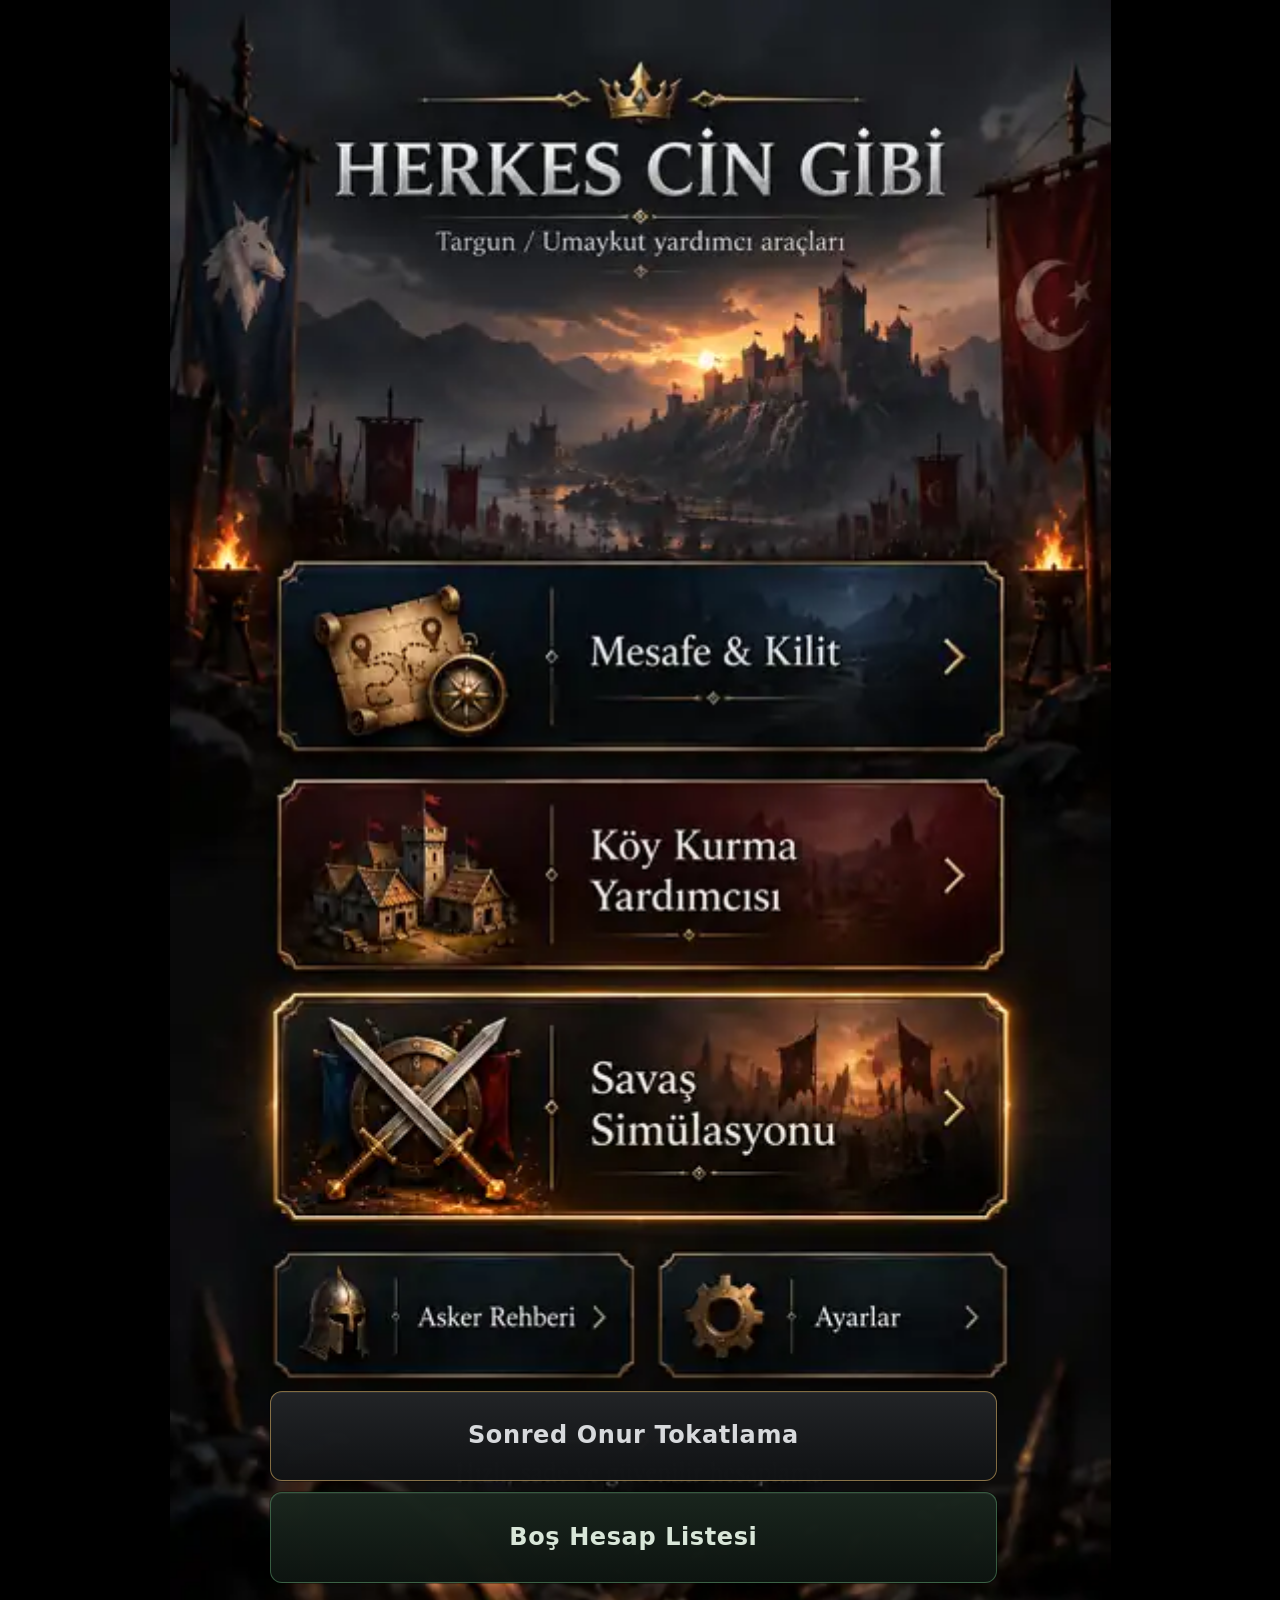
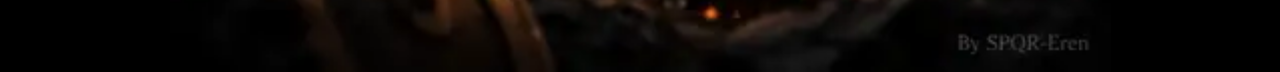
==== commit 683116e2: "feat: add sun entry to daily list" ====
--- a/index.html
+++ b/index.html
@@ -5,11 +5,12 @@
   <meta name="viewport" content="width=device-width,initial-scale=1,viewport-fit=cover">
   <meta name="theme-color" content="#050607">
   <title>HERKES CİN GİBİ</title>
-  <link rel="stylesheet" href="styles.css?v=20261012-empty1">
+  <link rel="stylesheet" href="styles.css?v=20261012-sun1">
 </head>
 <body class="home-body">
   <main class="home-shell" aria-label="HERKES CİN GİBİ ana ekranı">
     <img id="homeArt" class="home-art" alt="HERKES CİN GİBİ ana ekranı">
+    <a class="sun-link" href="daily-accounts.html" aria-label="Günlük liste"></a>
     <a class="hotspot hotspot-distance" href="distance.html" aria-label="Mesafe ve Kilit Hesabını aç"></a>
     <button class="hotspot hotspot-disabled hotspot-village" disabled aria-label="Köy Kurma Yardımcısı, yakında"></button>
     <a class="hotspot hotspot-simulator" href="https://www.targunonline.com/game" aria-label="Targun Online savaş simülatörünü aç"></a>
--- a/styles.css
+++ b/styles.css
@@ -273,3 +273,16 @@
 .home-toast.show{opacity:1;transform:translate(-50%,0)}
 
 .home-extra-button{text-decoration:none;display:grid;place-items:center;text-align:center}
+
+
+.home-empty-accounts{
+  top:89.25%;
+  border-color:rgba(88,150,104,.55);
+  background:linear-gradient(180deg,rgba(26,38,30,.97),rgba(13,20,16,.99));
+  color:#d8e6d8;
+}
+.home-empty-accounts:active{
+  border-color:rgba(112,190,132,.8);
+  color:#dff7e4;
+  background:linear-gradient(180deg,rgba(34,52,40,.98),rgba(16,27,20,.99));
+}
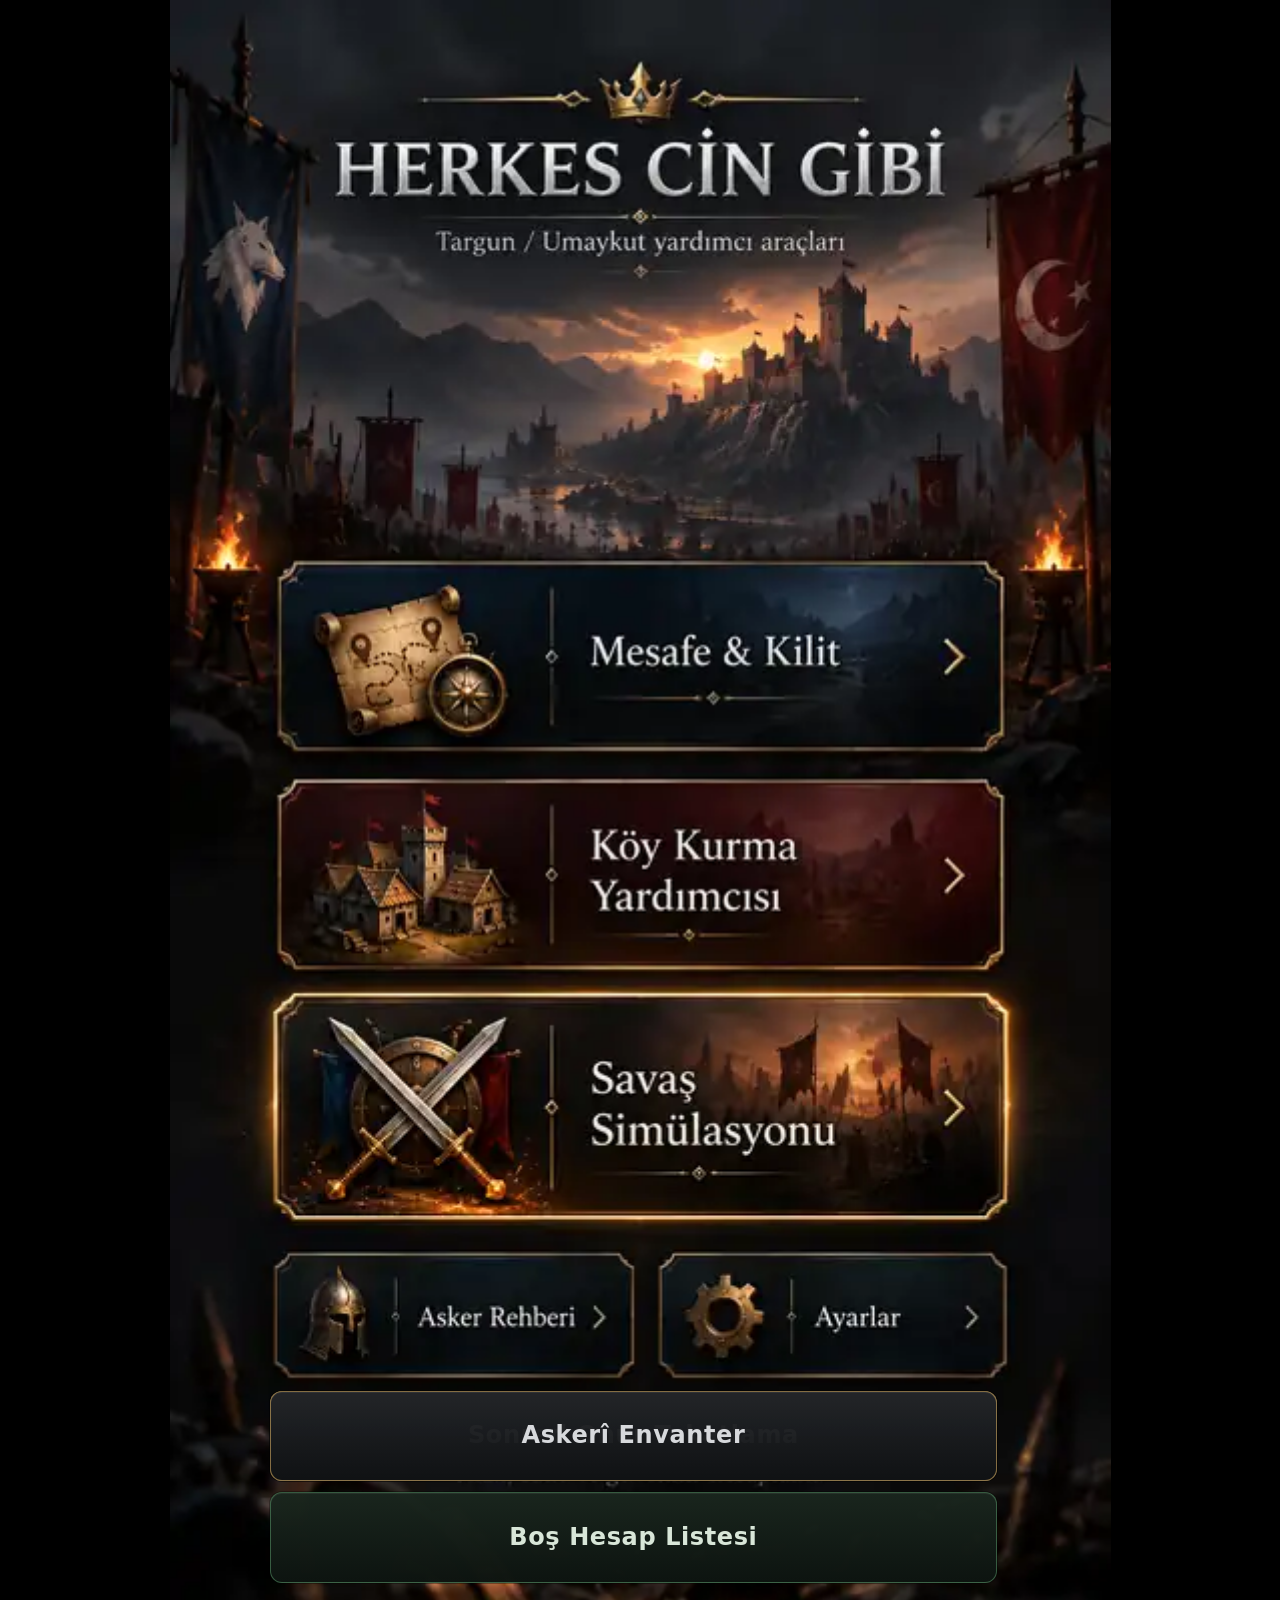
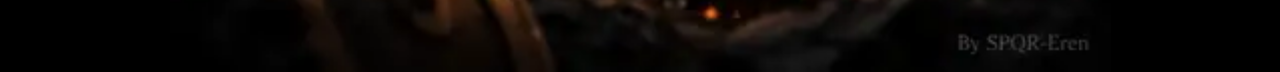
==== commit 87d3bd27: "Add army inventory tab to home screen" ====
--- a/index.html
+++ b/index.html
@@ -18,6 +18,7 @@
     <button class="hotspot hotspot-disabled hotspot-settings" disabled aria-label="Ayarlar, yakında"></button>
     <a class="home-extra-button" href="tokatlama.html" id="sonredButton">Sonred Onur Tokatlama</a>
     <a class="home-extra-button home-empty-accounts" href="empty-accounts.html">Boş Hesap Listesi</a>
+    <a class="home-extra-button home-army-inventory" href="army-inventory.html">Askerî Envanter</a>
   </main>
   <script>
     fetch("assets/home.b64.txt")
--- a/styles.css
+++ b/styles.css
@@ -286,3 +286,5 @@
   color:#dff7e4;
   background:linear-gradient(180deg,rgba(34,52,40,.98),rgba(16,27,20,.99));
 }
+
+.sun-link{position:absolute;left:49.9%;top:18.735%;width:5.2%;height:2.93%;border-radius:50%;z-index:6;-webkit-tap-highlight-color:transparent}
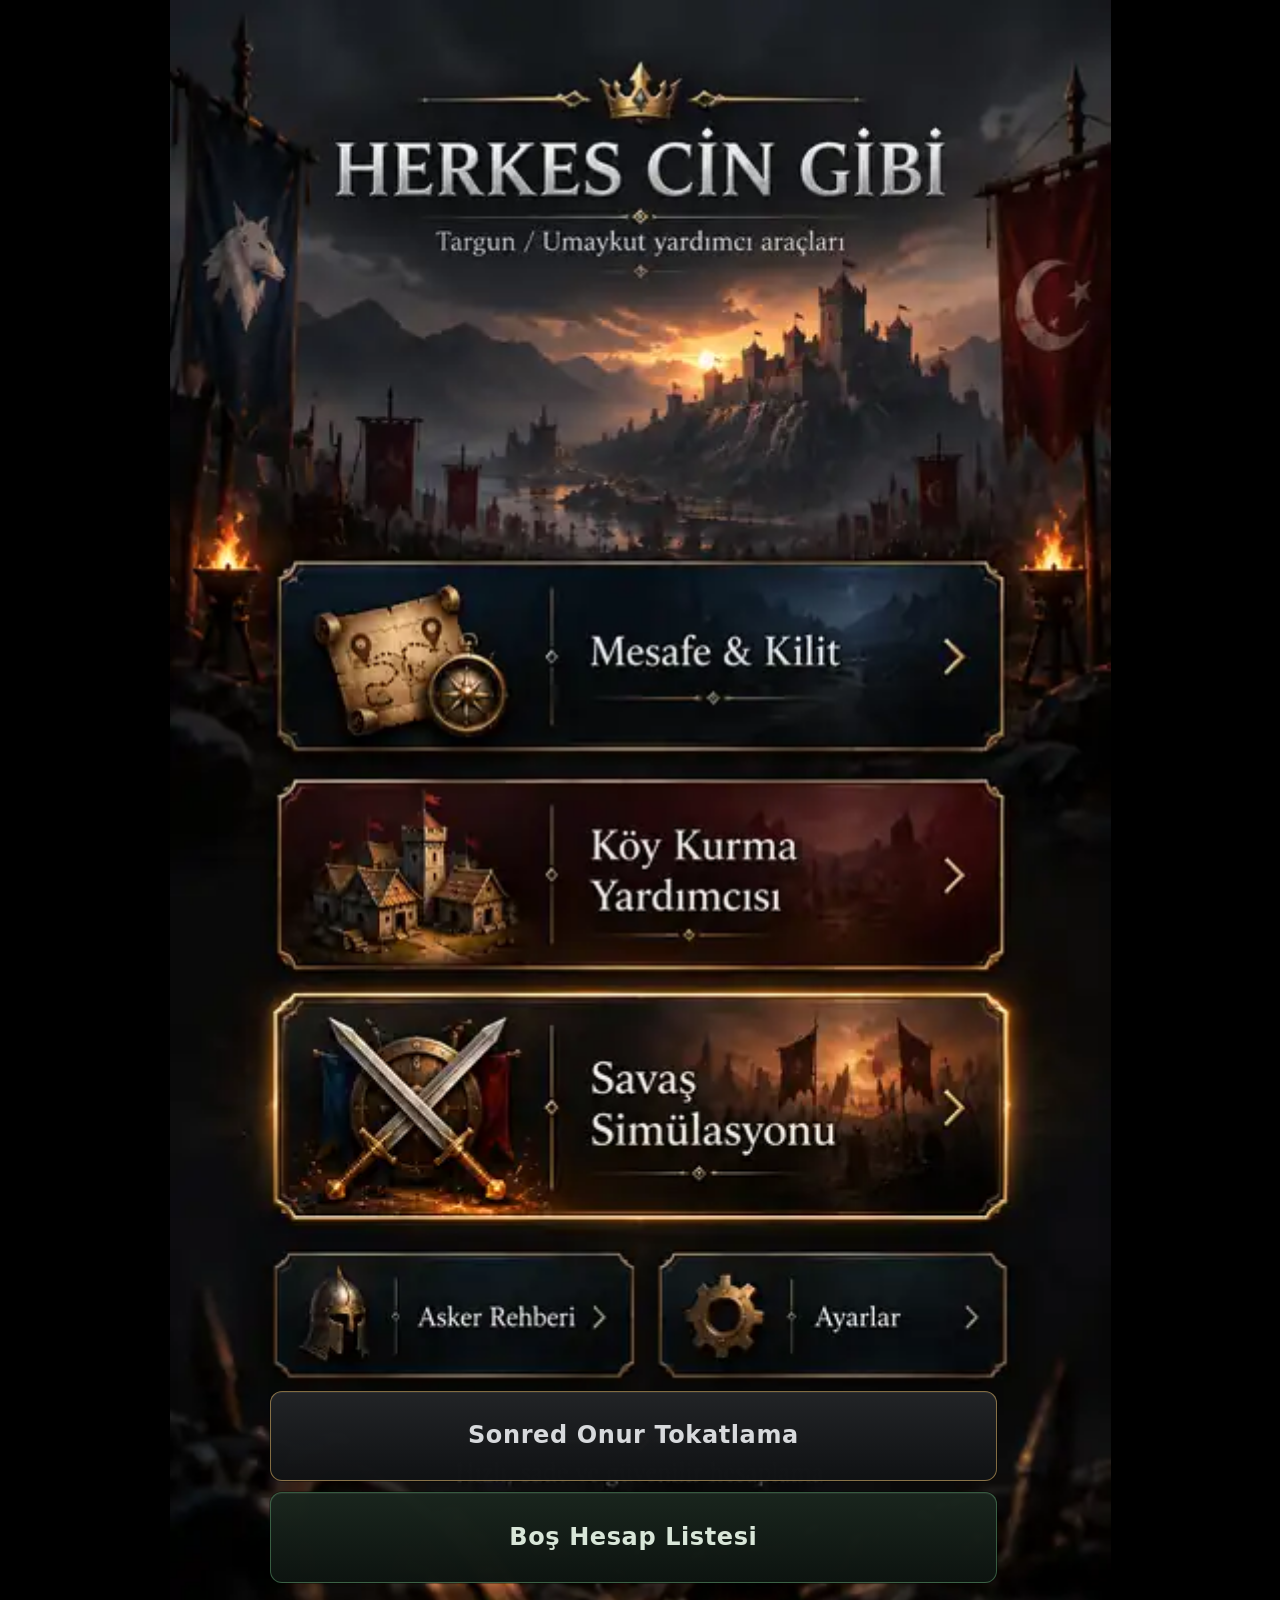
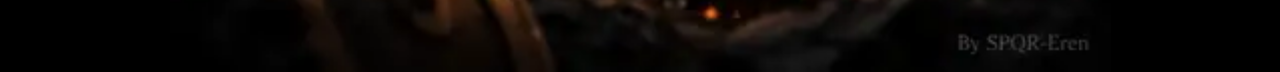
==== commit 28258c6d: "Remove army inventory shortcut from home screen" ====
--- a/index.html
+++ b/index.html
@@ -18,7 +18,6 @@
     <button class="hotspot hotspot-disabled hotspot-settings" disabled aria-label="Ayarlar, yakında"></button>
     <a class="home-extra-button" href="tokatlama.html" id="sonredButton">Sonred Onur Tokatlama</a>
     <a class="home-extra-button home-empty-accounts" href="empty-accounts.html">Boş Hesap Listesi</a>
-    <a class="home-extra-button home-army-inventory" href="army-inventory.html">Askerî Envanter</a>
   </main>
   <script>
     fetch("assets/home.b64.txt")
--- a/styles.css
+++ b/styles.css
@@ -288,3 +288,6 @@
 }
 
 .sun-link{position:absolute;left:49.9%;top:18.735%;width:5.2%;height:2.93%;border-radius:50%;z-index:6;-webkit-tap-highlight-color:transparent}
+
+.home-army-inventory{top:95.2%;min-height:4.2%;border-color:rgba(212,173,99,.72);background:linear-gradient(180deg,rgba(63,46,20,.98),rgba(24,18,10,.99));color:#f0d58f}
+.home-army-inventory:active{background:linear-gradient(180deg,rgba(80,58,24,.98),rgba(30,22,12,.99))}
